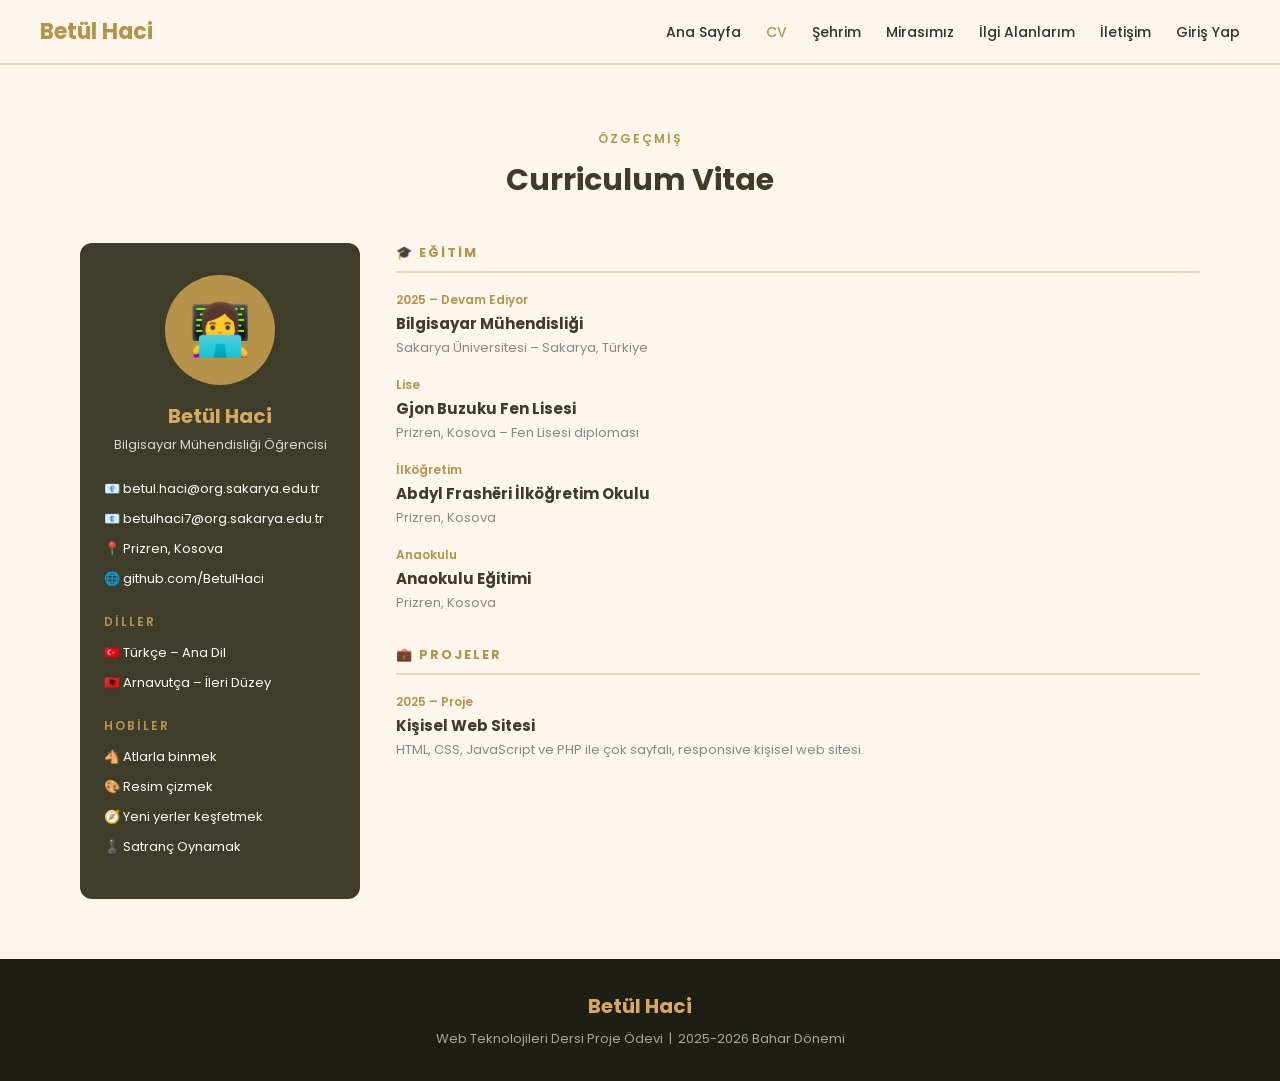
==== cv.html @ acdf66c4 "yükleme 3" ====
<!DOCTYPE html>
<html lang="tr">
<head>
  <meta charset="UTF-8">
  <meta name="viewport" content="width=device-width, initial-scale=1.0">
  <title>Betül BetulHaci | CV</title>
  <meta name="description" content="Betül Haci özgeçmiş sayfası – Prizren, Kosova.">
  <link rel="stylesheet" href="css/style.css">
</head>
<body>

  <header>
    <div class="logo">Betül Haci</div>
    <nav>
      <ul>
        <li><a href="index.html">Ana Sayfa</a></li>
        <li><a href="cv.html" class="active">CV</a></li>
        <li><a href="sehir.html">Şehrim</a></li>
        <li><a href="miras.html">Mirasımız</a></li>
        <li><a href="ilgi.html">İlgi Alanlarım</a></li>
        <li><a href="iletisim.html">İletişim</a></li>
        <li><a href="login.html">Giriş Yap</a></li>
      </ul>
    </nav>
  </header>

  <section class="section">
    <div class="section-title">
      <span>Özgeçmiş</span>
      <h2>Curriculum Vitae</h2>
    </div>

    <div class="cv-layout">

      <!-- SOL PANEL -->
      <aside class="cv-sidebar">
        <div class="cv-avatar">👩‍💻</div>
        <h2>Betül Haci</h2>
        <p>Bilgisayar Mühendisliği Öğrencisi</p>

        <div class="cv-contact">
          <div class="cv-contact-item">📧 betul.haci@org.sakarya.edu.tr</div>
          <div class="cv-contact-item">📧 betulhaci7@org.sakarya.edu.tr</div>
          <div class="cv-contact-item">📍 Prizren, Kosova</div>
          <div class="cv-contact-item">🌐 github.com/BetulHaci</div>
        </div>

        <!-- DİLLER -->
        <div style="margin-top:24px; text-align:left;">
          <p style="font-size:12px; color:#d4aa5e; letter-spacing:2px; text-transform:uppercase; margin-bottom:12px; font-weight:600;">Diller</p>
          <div class="cv-contact-item">🇹🇷 Türkçe – Ana Dil</div>
          <div class="cv-contact-item">🇦🇱 Arnavutça – İleri Düzey</div>
        </div>

        <!-- HOBİLER -->
        <div style="margin-top:24px; text-align:left;">
          <p style="font-size:12px; color:#d4aa5e; letter-spacing:2px; text-transform:uppercase; margin-bottom:12px; font-weight:600;">Hobiler</p>
          <div class="cv-contact-item">🐴 Atlarla binmek</div>
          <div class="cv-contact-item">🎨 Resim çizmek</div>
          <div class="cv-contact-item">🧭 Yeni yerler keşfetmek</div>
          <div class="cv-contact-item">♟️ Satranç Oynamak</div>
        </div>
      </aside>

      <!-- SAĞ PANEL -->
      <main>

        <!-- EĞİTİM -->
        <div class="cv-section">
          <h3>🎓 Eğitim</h3>

          <div class="cv-item">
            <div class="date">2025 – Devam Ediyor</div>
            <h4>Bilgisayar Mühendisliği</h4>
            <p>Sakarya Üniversitesi – Sakarya, Türkiye</p>
          </div>

          <div class="cv-item">
            <div class="date">Lise</div>
            <h4>Gjon Buzuku Fen Lisesi</h4>
            <p>Prizren, Kosova – Fen Lisesi diploması</p>
          </div>

          <div class="cv-item">
            <div class="date">İlköğretim</div>
            <h4>Abdyl Frashëri İlköğretim Okulu</h4>
            <p>Prizren, Kosova</p>
          </div>

          <div class="cv-item">
            <div class="date">Anaokulu</div>
            <h4>Anaokulu Eğitimi</h4>
            <p>Prizren, Kosova</p>
          </div>
        </div>

        <!-- PROJELER -->
        <div class="cv-section">
          <h3>💼 Projeler</h3>
          <div class="cv-item">
            <div class="date">2025 – Proje</div>
            <h4>Kişisel Web Sitesi</h4>
            <p>HTML, CSS, JavaScript ve PHP ile çok sayfalı, responsive kişisel web sitesi.</p>
          </div>
        </div>

      </main>
    </div>
  </section>

  <footer>
    <div class="footer-logo">Betül Haci</div>
    <p>Web Teknolojileri Dersi Proje Ödevi &nbsp;|&nbsp; 2025-2026 Bahar Dönemi</p>
  </footer>

  <script src="js/script.js"></script>
</body>
</html>
---- css/style.css ----
/* ==========================================================================
   GENEL AYARLAR (Tüm Sayfalar İçin Ortak)
   ========================================================================== */
@import url('https://fonts.googleapis.com/css2?family=Poppins:wght@300;400;500;600;700&family=Playfair+Display:ital,wght@0,600;1,500&family=Dancing+Script:wght@600&display=swap');

* {
  margin: 0;
  padding: 0;
  box-sizing: border-box;
}

body {
  font-family: 'Poppins', sans-serif;
  background-color: #fdf6ec;
  color: #333;
}

/* ===== NAVBAR (Tüm Sayfalar) ===== */
header {
  background-color: #fdf6ec;
  border-bottom: 2px solid #e8d8c0;
  padding: 15px 40px;
  display: flex;
  justify-content: space-between;
  align-items: center;
  position: sticky;
  top: 0;
  z-index: 100;
}

.logo {
  font-size: 22px;
  font-weight: 700;
  color: #b5934a;
}

nav ul {
  display: flex;
  list-style: none;
  gap: 25px;
}

nav ul a {
  text-decoration: none;
  color: #333;
  font-weight: 500;
  font-size: 14px;
  transition: color 0.3s;
}

nav ul a:hover,
nav ul a.active {
  color: #b5934a;
}

/* ===== BUTONLAR (Genel Kullanım) ===== */
.btn {
  display: inline-block;
  padding: 10px 24px;
  border-radius: 30px;
  font-size: 14px;
  font-weight: 600;
  text-decoration: none;
  cursor: pointer;
  border: none;
  transition: all 0.3s;
}

.btn-dark {
  background-color: #3d3d2a;
  color: white;
}

.btn-dark:hover {
  background-color: #b5934a;
}

.btn-outline {
  background-color: transparent;
  border: 2px solid #3d3d2a;
  color: #3d3d2a;
}

.btn-outline:hover {
  background-color: #3d3d2a;
  color: white;
}

/* ==========================================================================
   ANA SAYFA (index.html)
   ========================================================================== */
.hero {
  display: flex;
  align-items: center;
  justify-content: space-between;
  padding: 80px 80px;
  gap: 40px;
  background: linear-gradient(to right, #fdf6ec, #f0e4cc);
}

.hero-text h1 {
  font-size: 42px;
  color: #3d3d2a;
  line-height: 1.2;
  margin-bottom: 15px;
}

.hero-text h1 span {
  color: #b5934a;
}

.hero-text p {
  font-size: 16px;
  color: #666;
  margin-bottom: 30px;
  max-width: 420px;
}

.hero-btns {
  display: flex;
  gap: 15px;
}

.hero-img {
  width: 260px;
  height: 260px;
  border-radius: 50%;
  object-fit: cover;
  border: 5px solid #fff;
  box-shadow: 0 8px 30px rgba(0, 0, 0, 0.12);
  background: linear-gradient(135deg, #e8d8c0, #b5934a);
  display: flex;
  align-items: center;
  justify-content: center;
  font-size: 80px;
  flex-shrink: 0;
}

/* ===== BÖLÜM BAŞLIKLARI VE KARTLAR (Genel ve Ana Sayfa) ===== */
.section {
  padding: 60px 80px;
}

.section-alt {
  background-color: #f0e4cc;
}

.section-title {
  text-align: center;
  margin-bottom: 40px;
}

.section-title span {
  font-size: 12px;
  letter-spacing: 2px;
  color: #b5934a;
  text-transform: uppercase;
  font-weight: 600;
}

.section-title h2 {
  font-size: 30px;
  color: #3d3d2a;
  margin-top: 8px;
}

.card-grid {
  display: grid;
  grid-template-columns: repeat(auto-fit, minmax(200px, 1fr));
  gap: 24px;
}

.card {
  background: white;
  border-radius: 12px;
  padding: 28px 20px;
  text-align: center;
  box-shadow: 0 4px 16px rgba(0, 0, 0, 0.08);
  transition: transform 0.3s;
}

.card:hover {
  transform: translateY(-6px);
}

.card-icon {
  font-size: 36px;
  margin-bottom: 12px;
}

.card h3 {
  font-size: 16px;
  color: #3d3d2a;
  margin-bottom: 8px;
}

.card p {
  font-size: 14px;
  color: #888;
}



/* ==========================================================================
   FOOTER (Tüm Sayfalar)
   ========================================================================== */
footer {
  background: #1e1e14;
  color: rgba(255, 255, 255, 0.6);
  text-align: center;
  padding: 32px 20px;
  font-size: 13px;
}

footer .footer-logo {
  font-size: 20px;
  color: #d4aa5e;
  font-weight: 700;
  margin-bottom: 8px;
}

/* ==========================================================================
   CV SAYFASI (cv.html)
   ========================================================================== */
.cv-layout {
  display: grid;
  grid-template-columns: 280px 1fr;
  gap: 36px;
}

.cv-sidebar {
  background: #3d3d2a;
  color: white;
  border-radius: 12px;
  padding: 32px 24px;
  text-align: center;
}

.cv-avatar {
  width: 110px;
  height: 110px;
  border-radius: 50%;
  background: #b5934a;
  font-size: 50px;
  display: flex;
  align-items: center;
  justify-content: center;
  margin: 0 auto 16px;
}

.cv-sidebar h2 {
  color: #d4aa5e;
  font-size: 20px;
}

.cv-sidebar p {
  font-size: 13px;
  opacity: 0.8;
  margin-top: 4px;
}

.cv-contact {
  margin-top: 24px;
  text-align: left;
}

.cv-contact-item {
  display: flex;
  align-items: center;
  gap: 10px;
  font-size: 13px;
  margin-bottom: 10px;
}

.cv-section {
  margin-bottom: 32px;
}

.cv-section h3 {
  font-size: 13px;
  letter-spacing: 2px;
  text-transform: uppercase;
  color: #b5934a;
  border-bottom: 2px solid #e8d8c0;
  padding-bottom: 8px;
  margin-bottom: 18px;
}

.cv-item {
  margin-bottom: 18px;
}

.cv-item .date {
  font-size: 12px;
  color: #b5934a;
  font-weight: 600;
}

.cv-item h4 {
  font-size: 15px;
  color: #3d3d2a;
  margin: 3px 0;
}

.cv-item p {
  font-size: 13px;
  color: #888;
}
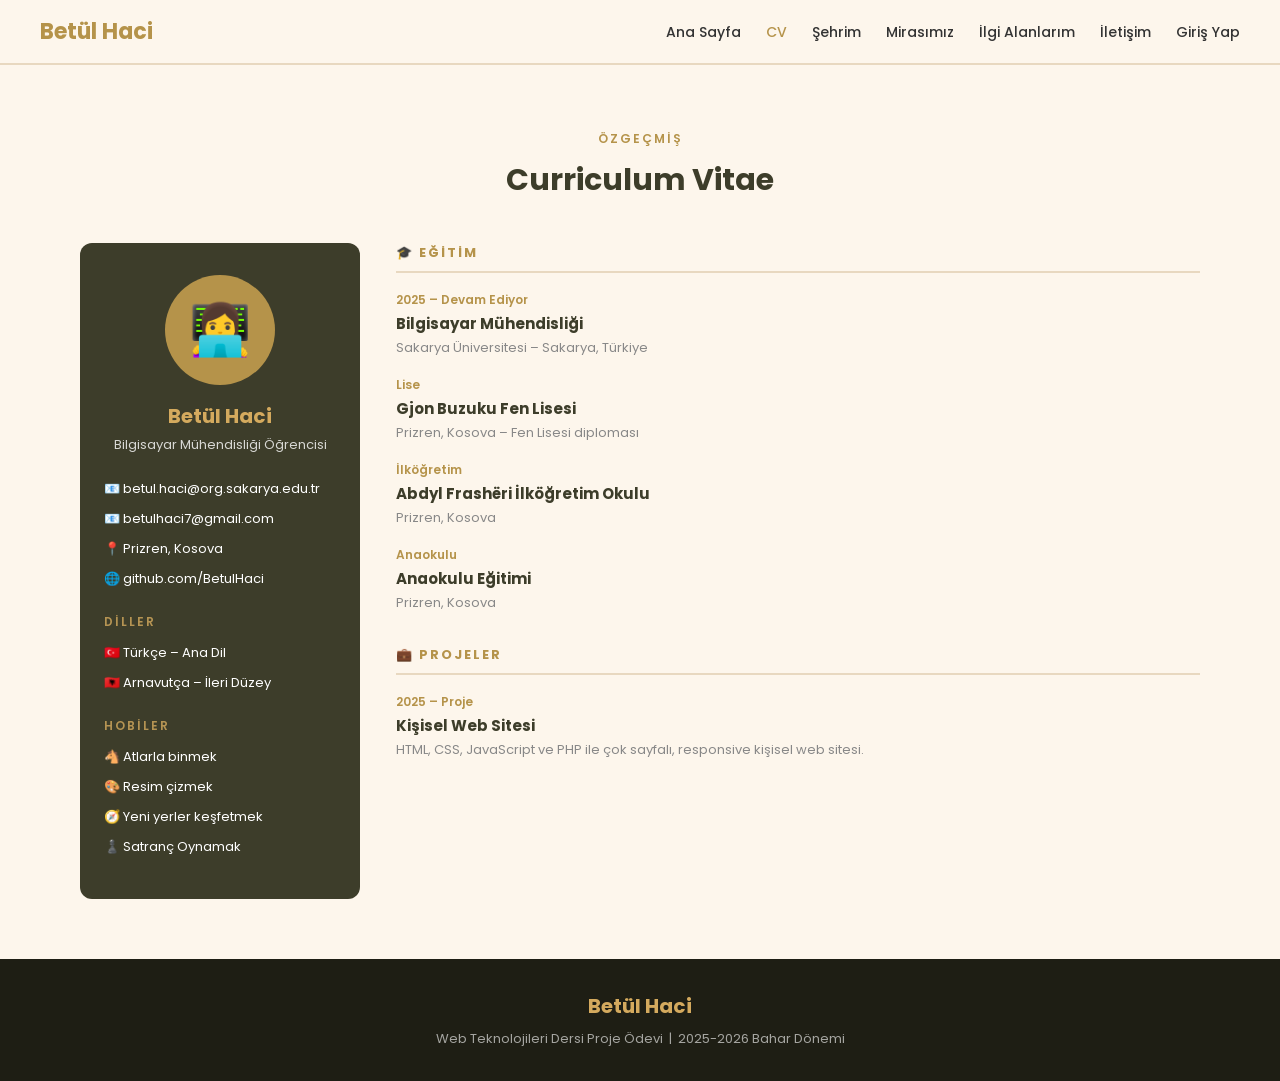
==== commit 47fb3a4f: "yükleme 4" ====
--- a/cv.html
+++ b/cv.html
@@ -40,7 +40,7 @@
 
         <div class="cv-contact">
           <div class="cv-contact-item">📧 betul.haci@org.sakarya.edu.tr</div>
-          <div class="cv-contact-item">📧 betulhaci7@org.sakarya.edu.tr</div>
+          <div class="cv-contact-item">📧 betulhaci7@gmail.com</div>
           <div class="cv-contact-item">📍 Prizren, Kosova</div>
           <div class="cv-contact-item">🌐 github.com/BetulHaci</div>
         </div>
--- a/css/style.css
+++ b/css/style.css
@@ -200,25 +200,6 @@
 }
 
 
-
-/* ==========================================================================
-   FOOTER (Tüm Sayfalar)
-   ========================================================================== */
-footer {
-  background: #1e1e14;
-  color: rgba(255, 255, 255, 0.6);
-  text-align: center;
-  padding: 32px 20px;
-  font-size: 13px;
-}
-
-footer .footer-logo {
-  font-size: 20px;
-  color: #d4aa5e;
-  font-weight: 700;
-  margin-bottom: 8px;
-}
-
 /* ==========================================================================
    CV SAYFASI (cv.html)
    ========================================================================== */
@@ -306,3 +287,49 @@
   font-size: 13px;
   color: #888;
 }
+
+
+/* ==========================================================================
+   ŞEHİR VE MİRAS SAYFALARI (sehir.html)
+   ========================================================================== */
+.page-banner {
+  background: linear-gradient(rgba(30, 30, 20, 0.6), rgba(30, 30, 20, 0.6)),
+    url('https://upload.wikimedia.org/wikipedia/commons/8/8e/Samsun_panorama.jpg') center/cover;
+  min-height: 40vh;
+  display: flex;
+  align-items: center;
+  justify-content: center;
+  text-align: center;
+  color: white;
+  padding: 40px 20px;
+}
+
+.page-banner h1 {
+  font-size: 42px;
+  margin-bottom: 10px;
+}
+
+.page-banner p {
+  font-size: 16px;
+  opacity: 0.9;
+}
+
+
+
+/* ==========================================================================
+   FOOTER (Tüm Sayfalar)
+   ========================================================================== */
+footer {
+  background: #1e1e14;
+  color: rgba(255, 255, 255, 0.6);
+  text-align: center;
+  padding: 32px 20px;
+  font-size: 13px;
+}
+
+footer .footer-logo {
+  font-size: 20px;
+  color: #d4aa5e;
+  font-weight: 700;
+  margin-bottom: 8px;
+}
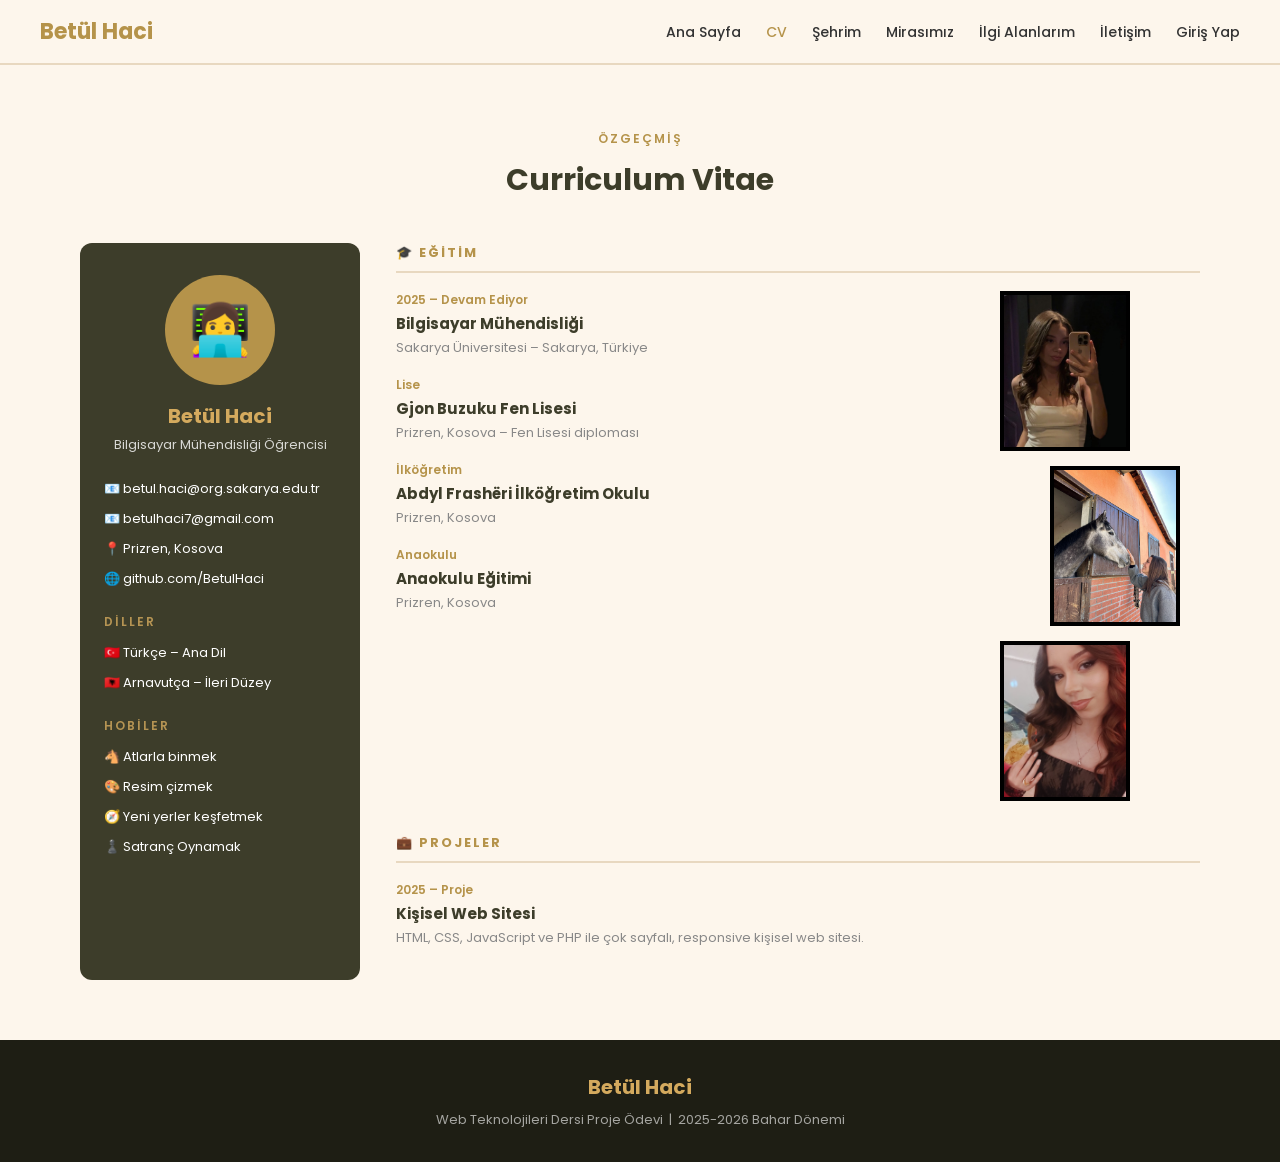
==== commit e7376661: "yükleme 12" ====
--- a/cv.html
+++ b/cv.html
@@ -3,7 +3,7 @@
 <head>
   <meta charset="UTF-8">
   <meta name="viewport" content="width=device-width, initial-scale=1.0">
-  <title>Betül BetulHaci | CV</title>
+  <title>Betül Haci | CV</title>
   <meta name="description" content="Betül Haci özgeçmiş sayfası – Prizren, Kosova.">
   <link rel="stylesheet" href="css/style.css">
 </head>
@@ -11,7 +11,12 @@
 
   <header>
     <div class="logo">Betül Haci</div>
-    <nav>
+     <button class="hamburger" id="hamburgerBtn" aria-label="Menüyü aç">
+      <span></span>
+      <span></span>
+      <span></span>
+    </button>
+    <nav id="mainNav">
       <ul>
         <li><a href="index.html">Ana Sayfa</a></li>
         <li><a href="cv.html" class="active">CV</a></li>
@@ -67,36 +72,47 @@
 
         <!-- EĞİTİM -->
         <div class="cv-section">
-          <h3>🎓 Eğitim</h3>
+          <h3>🎓 EĞİTİM</h3>
 
-          <div class="cv-item">
-            <div class="date">2025 – Devam Ediyor</div>
-            <h4>Bilgisayar Mühendisliği</h4>
-            <p>Sakarya Üniversitesi – Sakarya, Türkiye</p>
-          </div>
+          <div class="education-container" style="display: flex; justify-content: space-between; align-items: flex-start;">
+            <div class="edu-left" style="flex: 1;">
+              <div class="cv-item">
+                <div class="date">2025 – Devam Ediyor</div>
+                <h4>Bilgisayar Mühendisliği</h4>
+                <p>Sakarya Üniversitesi – Sakarya, Türkiye</p>
+              </div>
 
-          <div class="cv-item">
-            <div class="date">Lise</div>
-            <h4>Gjon Buzuku Fen Lisesi</h4>
-            <p>Prizren, Kosova – Fen Lisesi diploması</p>
-          </div>
+              <div class="cv-item">
+                <div class="date">Lise</div>
+                <h4>Gjon Buzuku Fen Lisesi</h4>
+                <p>Prizren, Kosova – Fen Lisesi diploması</p>
+              </div>
 
-          <div class="cv-item">
-            <div class="date">İlköğretim</div>
-            <h4>Abdyl Frashëri İlköğretim Okulu</h4>
-            <p>Prizren, Kosova</p>
-          </div>
+              <div class="cv-item">
+                <div class="date">İlköğretim</div>
+                <h4>Abdyl Frashëri İlköğretim Okulu</h4>
+                <p>Prizren, Kosova</p>
+              </div>
 
-          <div class="cv-item">
-            <div class="date">Anaokulu</div>
-            <h4>Anaokulu Eğitimi</h4>
-            <p>Prizren, Kosova</p>
+              <div class="cv-item">
+                <div class="date">Anaokulu</div>
+                <h4>Anaokulu Eğitimi</h4>
+                <p>Prizren, Kosova</p>
+              </div>
+            </div>
+
+            <!-- FOTOĞRAF KOLAJI -->
+            <div class="edu-right" style="display: flex; flex-direction: column; gap: 15px; margin-right: 20px;">
+              <img src="images/image7.jpeg" alt="Fotoğraf 1" style="width: 130px; height: 160px; object-fit: cover; border: 4px solid #000; align-self: flex-start;">
+              <img src="images/image2.jpeg" alt="Fotoğraf 2" style="width: 130px; height: 160px; object-fit: cover; border: 4px solid #000; align-self: flex-end; margin-left: 50px;">
+              <img src="images/image8.jpeg" alt="Fotoğraf 3" style="width: 130px; height: 160px; object-fit: cover; border: 4px solid #000; align-self: flex-start;">
+            </div>
           </div>
         </div>
 
         <!-- PROJELER -->
         <div class="cv-section">
-          <h3>💼 Projeler</h3>
+          <h3>💼 PROJELER</h3>
           <div class="cv-item">
             <div class="date">2025 – Proje</div>
             <h4>Kişisel Web Sitesi</h4>
--- a/css/style.css
+++ b/css/style.css
@@ -92,17 +92,21 @@
 .hero {
   display: flex;
   align-items: center;
-  justify-content: space-between;
-  padding: 80px 80px;
-  gap: 40px;
+  justify-content: center;
+  padding: 80px 60px;
+  gap: 50px;
   background: linear-gradient(to right, #fdf6ec, #f0e4cc);
 }
 
+.hero-text {
+  max-width: 480px;
+}
+
 .hero-text h1 {
-  font-size: 42px;
-  color: #3d3d2a;
-  line-height: 1.2;
-  margin-bottom: 15px;
+  font-size: 40px;
+  color: #3d3d2a;
+  line-height: 1.3;
+  margin-bottom: 16px;
 }
 
 .hero-text h1 span {
@@ -110,10 +114,10 @@
 }
 
 .hero-text p {
-  font-size: 16px;
+  font-size: 15px;
   color: #666;
-  margin-bottom: 30px;
-  max-width: 420px;
+  margin-bottom: 28px;
+  line-height: 1.7;
 }
 
 .hero-btns {
@@ -122,18 +126,23 @@
 }
 
 .hero-img {
-  width: 260px;
-  height: 260px;
+  width: 240px;
+  height: 240px;
   border-radius: 50%;
-  object-fit: cover;
+  overflow: hidden;
   border: 5px solid #fff;
   box-shadow: 0 8px 30px rgba(0, 0, 0, 0.12);
   background: linear-gradient(135deg, #e8d8c0, #b5934a);
   display: flex;
   align-items: center;
   justify-content: center;
-  font-size: 80px;
   flex-shrink: 0;
+}
+
+.hero-img img {
+  width: 100%;
+  height: 100%;
+  object-fit: cover;
 }
 
 /* ===== BÖLÜM BAŞLIKLARI VE KARTLAR (Genel ve Ana Sayfa) ===== */
@@ -290,7 +299,7 @@
 
 
 /* ==========================================================================
-   ŞEHİR VE MİRAS SAYFALARI (sehir.html)
+   ŞEHİR VE MİRAS SAYFALARI (sehir.html , miras.html)
    ========================================================================== */
 .page-banner {
   background: linear-gradient(rgba(30, 30, 20, 0.6), rgba(30, 30, 20, 0.6)),
@@ -315,6 +324,386 @@
 }
 
 
+/* ==========================================================================
+   İLGİ ALANLARIM SAYFASI (ilgi.html)
+   ========================================================================== */
+.header-section {
+  text-align: center;
+  padding: 60px 20px 20px;
+  background: linear-gradient(135deg, #fdf6ec, #f0e4cc);
+}
+
+.main-title {
+  font-family: 'Playfair Display', serif;
+  font-size: 48px;
+  color: #3d3d2a;
+  margin-bottom: 10px;
+}
+
+.api-note {
+  font-size: 14px;
+  color: #b5934a;
+  font-weight: 500;
+  margin-bottom: 30px;
+}
+
+.section-divider {
+  display: flex;
+  align-items: center;
+  justify-content: center;
+  gap: 20px;
+  font-family: 'Dancing Script', cursive;
+  font-size: 24px;
+  color: #3d3d2a;
+  margin: 40px 0;
+}
+
+.section-divider::before,
+.section-divider::after {
+  content: "";
+  height: 1px;
+  width: 100px;
+  background: #e8d8c0;
+}
+
+.books-container {
+  padding: 40px 80px 80px;
+  background-color: #fdf6ec;
+}
+
+.books-grid {
+  display: grid;
+  grid-template-columns: repeat(auto-fill, minmax(280px, 1fr));
+  gap: 35px;
+  max-width: 1200px;
+  margin: 0 auto;
+}
+
+.book-card {
+  background: #fff;
+  border-radius: 20px;
+  padding: 25px;
+  text-align: center;
+  box-shadow: 0 10px 30px rgba(61, 61, 42, 0.08);
+  transition: all 0.4s cubic-bezier(0.175, 0.885, 0.32, 1.275);
+  position: relative;
+  border: 1px solid rgba(232, 216, 192, 0.5);
+  overflow: hidden;
+}
+
+.book-card:hover {
+  transform: translateY(-10px);
+  box-shadow: 0 20px 40px rgba(181, 147, 74, 0.15);
+  border-color: #b5934a;
+}
+
+.close-btn {
+  position: absolute;
+  top: 15px;
+  right: 15px;
+  background: #fdf6ec;
+  border: none;
+  width: 30px;
+  height: 30px;
+  border-radius: 50%;
+  color: #3d3d2a;
+  cursor: pointer;
+  display: flex;
+  align-items: center;
+  justify-content: center;
+  font-size: 12px;
+  transition: all 0.3s;
+  z-index: 10;
+  opacity: 0;
+}
+
+.book-card:hover .close-btn {
+  opacity: 1;
+}
+
+.close-btn:hover {
+  background: #3d3d2a;
+  color: #fff;
+}
+
+.book-poster {
+  width: 100%;
+  height: 320px;
+  border-radius: 12px;
+  overflow: hidden;
+  margin-bottom: 20px;
+  box-shadow: 0 8px 20px rgba(0, 0, 0, 0.15);
+}
+
+.book-poster img {
+  width: 100%;
+  height: 100%;
+  object-fit: cover;
+  transition: transform 0.5s;
+}
+
+.book-card:hover .book-poster img {
+  transform: scale(1.08);
+}
+
+.book-title {
+  font-family: 'Playfair Display', serif;
+  font-size: 18px;
+  font-weight: 600;
+  color: #3d3d2a;
+  margin-bottom: 8px;
+  height: 50px;
+  display: -webkit-box;
+  -webkit-line-clamp: 2;
+  -webkit-box-orient: vertical;
+  overflow: hidden;
+}
+
+.book-meta {
+  font-size: 13px;
+  color: #888;
+  margin-bottom: 12px;
+  display: flex;
+  justify-content: center;
+  gap: 10px;
+  align-items: center;
+}
+
+.book-meta span {
+  color: #b5934a;
+  font-weight: 600;
+}
+
+.btn-incele {
+  display: block;
+  width: 100%;
+  padding: 12px;
+  background: #3d3d2a;
+  color: #fff;
+  text-decoration: none;
+  border-radius: 10px;
+  font-weight: 600;
+  font-size: 14px;
+  transition: all 0.3s;
+  border: 2px solid #3d3d2a;
+}
+
+.btn-incele:hover {
+  background: transparent;
+  color: #3d3d2a;
+}
+
+.book-author {
+  font-size: 12px;
+  color: #999;
+  margin-bottom: 15px;
+}
+
+/* ===== Yükleyici (Loader) Stilleri ===== */
+.loader {
+  grid-column: 1 / -1;
+  text-align: center;
+  padding: 60px;
+}
+
+.loader-text {
+  margin-top: 15px;
+  color: #888;
+  font-size: 14px;
+}
+
+.error-msg-books {
+  text-align: center;
+  grid-column: 1 / -1;
+  color: #c0392b;
+  padding: 40px;
+}
+
+.spinner {
+  width: 50px;
+  height: 50px;
+  border: 4px solid #e8d8c0;
+  border-top: 4px solid #b5934a;
+  border-radius: 50%;
+  margin: 0 auto;
+  animation: spin 1s linear infinite;
+}
+
+@keyframes spin {
+  0% { transform: rotate(0deg); }
+  100% { transform: rotate(360deg); }
+}
+
+/* ==========================================================================
+   İLETİŞİM SAYFASI (iletisim.html)
+   ========================================================================== */
+.contact-layout {
+  display: grid;
+  grid-template-columns: 1fr 1.4fr;
+  gap: 48px;
+  align-items: start;
+}
+
+.contact-info-item {
+  display: flex;
+  gap: 14px;
+  align-items: flex-start;
+  margin-bottom: 24px;
+}
+
+.ci-icon {
+  width: 44px;
+  height: 44px;
+  background: #3d3d2a;
+  color: #d4aa5e;
+  border-radius: 10px;
+  display: flex;
+  align-items: center;
+  justify-content: center;
+  font-size: 20px;
+  flex-shrink: 0;
+}
+
+.ci-icon+div h4 {
+  font-size: 14px;
+  color: #3d3d2a;
+  margin-bottom: 3px;
+}
+
+.ci-icon+div p {
+  font-size: 13px;
+  color: #888;
+}
+
+.form-box {
+  background: white;
+  border-radius: 12px;
+  padding: 36px 32px;
+  box-shadow: 0 4px 20px rgba(0, 0, 0, 0.08);
+}
+
+.form-box h3 {
+  font-size: 22px;
+  color: #3d3d2a;
+  margin-bottom: 24px;
+}
+
+.form-group {
+  margin-bottom: 18px;
+}
+
+.form-group label {
+  display: block;
+  font-size: 13px;
+  font-weight: 600;
+  color: #3d3d2a;
+  margin-bottom: 6px;
+}
+
+.form-group input,
+.form-group textarea,
+.form-group select {
+  width: 100%;
+  padding: 11px 14px;
+  border: 2px solid #e8d8c0;
+  border-radius: 10px;
+  font-family: 'Poppins', sans-serif;
+  font-size: 14px;
+  color: #333;
+  background: #fdf6ec;
+  outline: none;
+  transition: border-color 0.3s;
+}
+
+.form-group input:focus,
+.form-group textarea:focus,
+.form-group select:focus {
+  border-color: #b5934a;
+}
+
+.form-group textarea {
+  min-height: 110px;
+  resize: vertical;
+}
+
+.error-msg {
+  color: #c0392b;
+  font-size: 12px;
+  margin-top: 4px;
+  display: none;
+}
+
+.error-msg.show {
+  display: block;
+}
+
+.success-box {
+  background: #d4edda;
+  color: #155724;
+  border-radius: 10px;
+  padding: 14px;
+  font-size: 14px;
+  margin-top: 14px;
+  display: none;
+}
+
+.success-box.show {
+  display: block;
+}
+
+/* ==========================================================================
+   GİRİŞ YAP SAYFASI (login.html)
+   ========================================================================== */
+.login-page {
+  min-height: 100vh;
+  background: linear-gradient(135deg, #3d3d2a, #1e1e14);
+  display: flex;
+  align-items: center;
+  justify-content: center;
+}
+
+.login-box {
+  background: white;
+  border-radius: 16px;
+  padding: 48px 40px;
+  width: 100%;
+  max-width: 420px;
+  box-shadow: 0 20px 60px rgba(0, 0, 0, 0.3);
+  text-align: center;
+}
+
+.login-box .logo {
+  font-size: 26px;
+  margin-bottom: 6px;
+}
+
+.login-box .subtitle {
+  font-size: 14px;
+  color: #888;
+  margin-bottom: 32px;
+}
+
+.alert-box {
+  border-radius: 10px;
+  padding: 12px;
+  font-size: 13px;
+  margin-top: 14px;
+  display: none;
+}
+
+.alert-box.show {
+  display: block;
+}
+
+.alert-error {
+  background: #fde8e8;
+  color: #c0392b;
+}
+
+.alert-success {
+  background: #d4edda;
+  color: #155724;
+}
 
 /* ==========================================================================
    FOOTER (Tüm Sayfalar)
@@ -332,4 +721,302 @@
   color: #d4aa5e;
   font-weight: 700;
   margin-bottom: 8px;
+}
+
+/* ===== HAMBURGER MENÜ BUTONU ===== */
+.hamburger {
+  display: none;
+  flex-direction: column;
+  justify-content: center;
+  align-items: center;
+  gap: 5px;
+  width: 40px;
+  height: 40px;
+  background: none;
+  border: 2px solid #e8d8c0;
+  border-radius: 8px;
+  cursor: pointer;
+  padding: 0;
+  transition: all 0.3s;
+  z-index: 200;
+}
+
+.hamburger:hover {
+  border-color: #b5934a;
+  background: rgba(181, 147, 74, 0.08);
+}
+
+.hamburger span {
+  display: block;
+  width: 20px;
+  height: 2px;
+  background: #3d3d2a;
+  border-radius: 2px;
+  transition: all 0.3s ease;
+}
+
+/* Hamburger animasyonu - açıkken X olur */
+.hamburger.active span:nth-child(1) {
+  transform: rotate(45deg) translate(5px, 5px);
+}
+
+.hamburger.active span:nth-child(2) {
+  opacity: 0;
+}
+
+.hamburger.active span:nth-child(3) {
+  transform: rotate(-45deg) translate(5px, -5px);
+}
+
+/* ==========================================================================
+   MOBİL UYUM (Responsive Tasarım)
+   ========================================================================== */
+@media (max-width: 768px) {
+  header {
+    padding: 15px 20px;
+    flex-wrap: wrap;
+  }
+
+  .hamburger {
+    display: flex;
+  }
+
+  nav {
+    width: 100%;
+    max-height: 0;
+    overflow: hidden;
+    transition: max-height 0.4s ease, opacity 0.3s ease;
+    opacity: 0;
+    order: 3;
+  }
+
+  nav.open {
+    max-height: 500px;
+    opacity: 1;
+  }
+
+  nav ul {
+    flex-direction: column;
+    gap: 0;
+    padding: 12px 0 4px;
+  }
+
+  nav ul li {
+    border-bottom: 1px solid #f0e4cc;
+  }
+
+  nav ul li:last-child {
+    border-bottom: none;
+  }
+
+  nav ul a {
+    font-size: 15px;
+    display: block;
+    padding: 12px 8px;
+    border-radius: 8px;
+    transition: all 0.25s;
+  }
+
+  nav ul a:hover,
+  nav ul a.active {
+    background: rgba(181, 147, 74, 0.1);
+    color: #b5934a;
+    padding-left: 16px;
+  }
+
+  .hero {
+    flex-direction: column;
+    padding: 50px 20px;
+    text-align: center;
+  }
+
+  .hero-text p {
+    margin: 0 auto 24px;
+  }
+
+  .hero-btns {
+    justify-content: center;
+  }
+
+  .hero-img {
+    width: 200px;
+    height: 200px;
+    font-size: 60px;
+  }
+
+  .section {
+    padding: 50px 20px;
+  }
+
+  .cv-layout {
+    grid-template-columns: 1fr;
+  }
+
+  .contact-layout {
+    grid-template-columns: 1fr;
+  }
+
+  .books-container {
+    padding: 30px 20px;
+  }
+
+  .books-grid {
+    gap: 20px;
+  }
+
+  .main-title {
+    font-size: 32px;
+  }
+
+  .page-banner h1 {
+    font-size: 28px;
+  }
+
+  .page-banner p {
+    font-size: 14px;
+  }
+}
+
+
+/* ===== SLIDER ANA ALAN ===== */
+.slider {
+    position: relative;
+    width: 900px;
+    height: 500px;
+    margin: 30px auto; /* Ortalar */
+    overflow: hidden;
+    border-radius: 15px;
+    background-color: #e8d8c0;
+}
+
+/* İç kapsayıcı */
+.slides {
+    position: relative;
+    width: 100%;
+    height: 100%;
+}
+
+/* Her slide */
+.slide {
+    display: none;
+    position: absolute;
+    width: 100%;
+    height: 100%;
+}
+
+/* Aktif slide */
+.slide.active {
+    display: block;
+}
+
+/* Resimler */
+.slide img {
+    width: 100%;
+    height: 100%;
+    object-fit: cover;
+}
+
+/* Yazı */
+.caption {
+    position: absolute;
+    bottom: 40px;
+    left: 40px;
+    color: white;
+    font-size: 1.8rem;
+    background: rgba(0, 0, 0, 0.5);
+    padding: 10px 20px;
+    border-radius: 10px;
+}
+
+/* ===== SAĞ / SOL BUTON ===== */
+.prev,
+.next {
+    position: absolute;
+    top: 50%;
+    transform: translateY(-50%);
+    background: rgba(0, 0, 0, 0.5);
+    color: white;
+    border: none;
+    padding: 12px 16px;
+    cursor: pointer;
+    font-size: 24px;
+    border-radius: 50%;
+    z-index: 10;
+}
+
+.prev {
+    left: 15px;
+}
+
+.next {
+    right: 15px;
+}
+
+.prev:hover,
+.next:hover {
+    background: rgba(0, 0, 0, 0.8);
+}
+
+/* ===== NOKTALAR ===== */
+.dots {
+    position: absolute;
+    bottom: 15px;
+    width: 100%;
+    text-align: center;
+}
+
+.dot {
+    display: inline-block;
+    width: 14px;
+    height: 14px;
+    margin: 0 5px;
+    background: white;
+    border-radius: 50%;
+    cursor: pointer;
+    opacity: 0.5;
+}
+
+.dot.active {
+    opacity: 1;
+    background: #2c332dbd;
+}
+
+/* ===== TABLET ===== */
+@media (max-width: 992px) {
+    .slider {
+        width: 90%;
+        height: 400px;
+    }
+
+    .caption {
+        font-size: 1.4rem;
+        left: 25px;
+        bottom: 30px;
+    }
+}
+
+/* ===== TELEFON ===== */
+@media (max-width: 768px) {
+    .slider {
+        width: 95%;
+        height: 250px;
+    }
+
+    .caption {
+        font-size: 1rem;
+        left: 15px;
+        bottom: 20px;
+        padding: 8px 12px;
+    }
+
+    .prev,
+    .next {
+        font-size: 18px;
+        padding: 8px 12px;
+    }
+
+    .dot {
+        width: 10px;
+        height: 10px;
+    }
 }
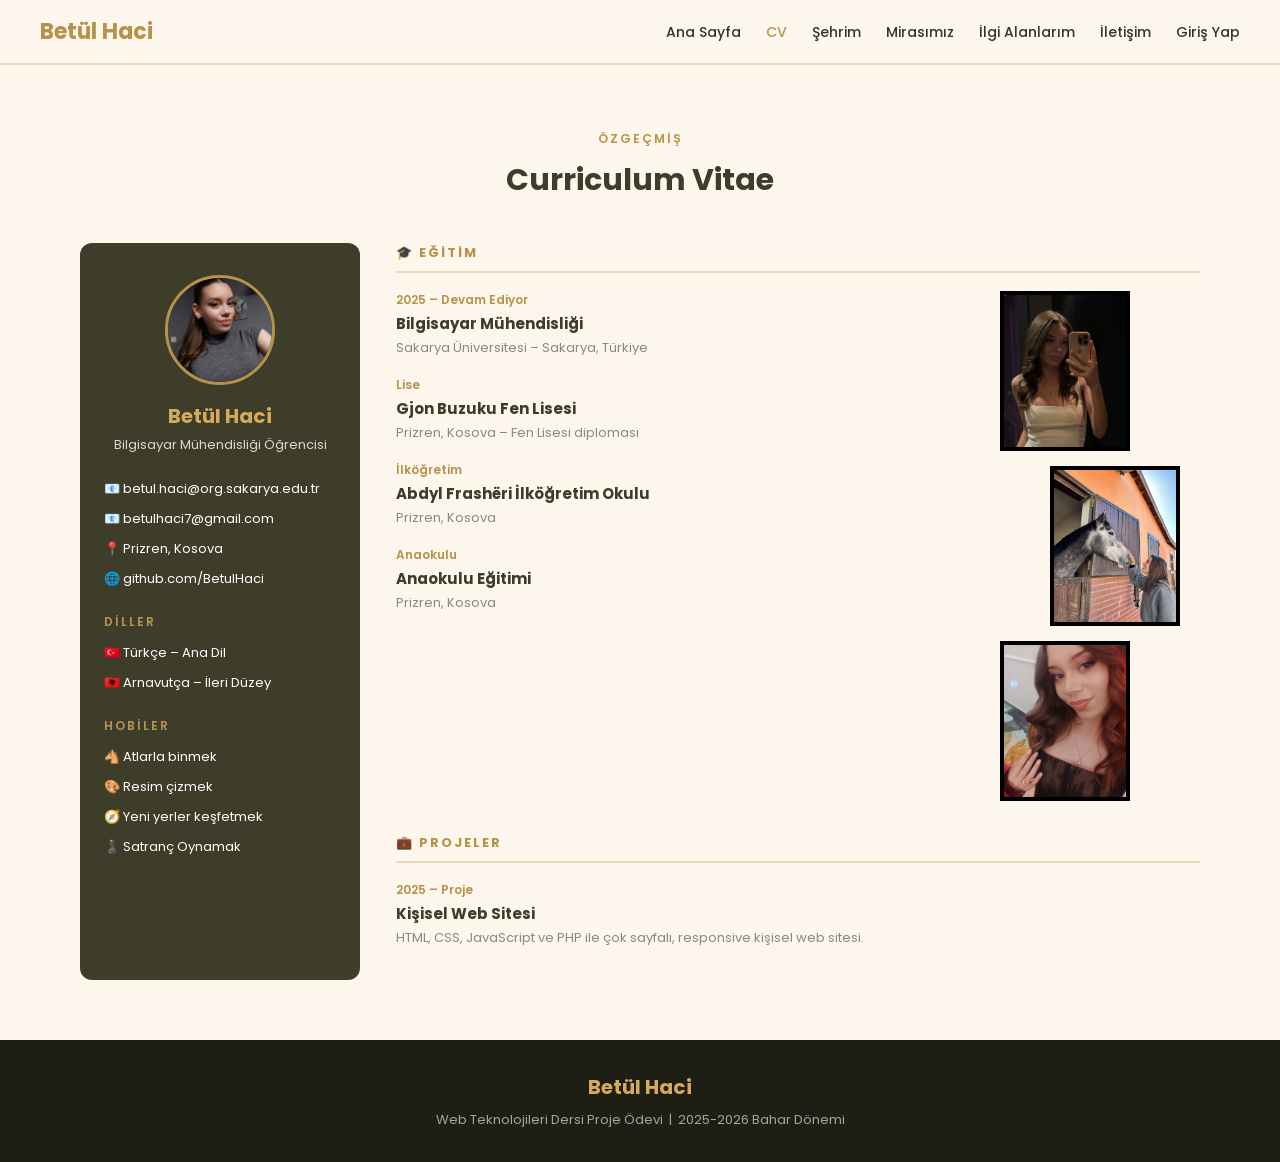
==== commit 1e93bad5: "yükleme 13" ====
--- a/cv.html
+++ b/cv.html
@@ -39,7 +39,9 @@
 
       <!-- SOL PANEL -->
       <aside class="cv-sidebar">
-        <div class="cv-avatar">👩‍💻</div>
+        <div class="cv-avatar">
+          <img src="images/image1.jpeg" alt="Betül Haci">
+        </div>
         <h2>Betül Haci</h2>
         <p>Bilgisayar Mühendisliği Öğrencisi</p>
 
--- a/css/style.css
+++ b/css/style.css
@@ -231,11 +231,18 @@
   height: 110px;
   border-radius: 50%;
   background: #b5934a;
-  font-size: 50px;
   display: flex;
   align-items: center;
   justify-content: center;
   margin: 0 auto 16px;
+  overflow: hidden;
+  border: 3px solid #b5934a;
+}
+
+.cv-avatar img {
+  width: 100%;
+  height: 100%;
+  object-fit: cover;
 }
 
 .cv-sidebar h2 {
